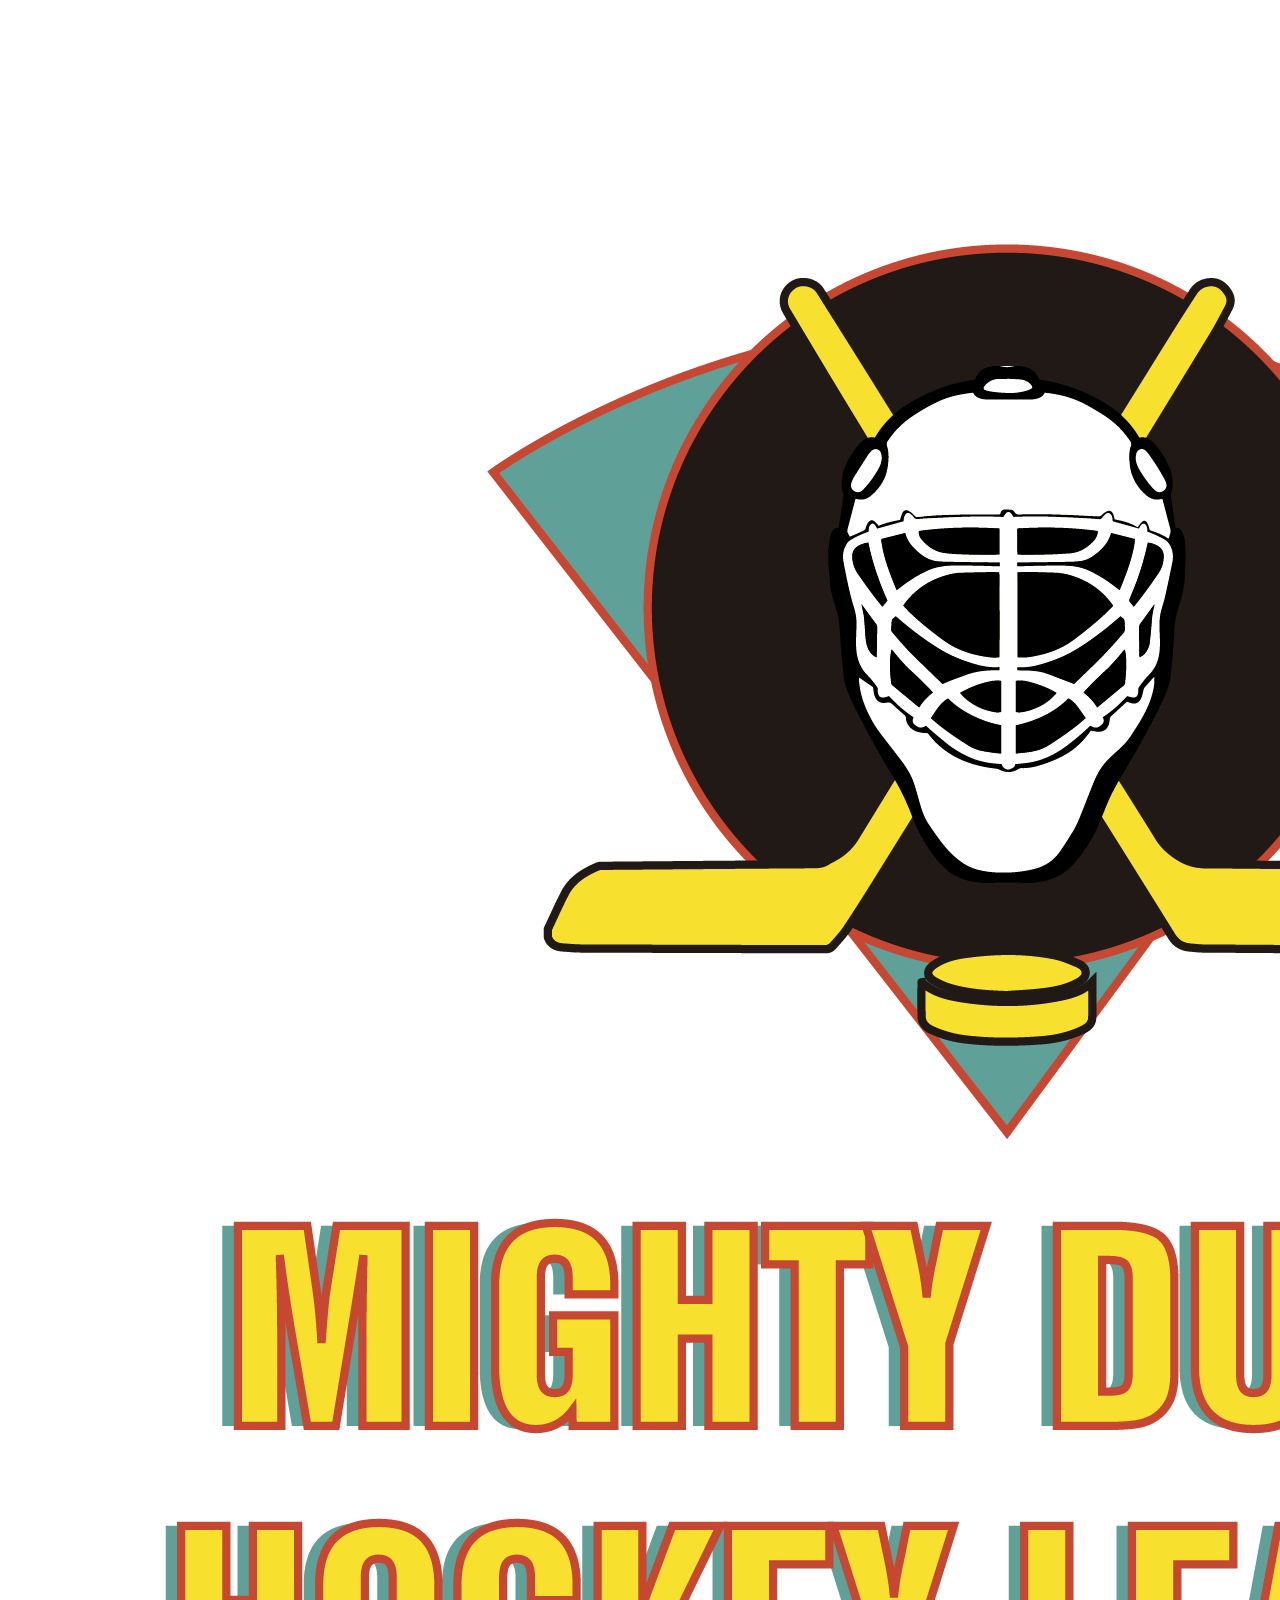
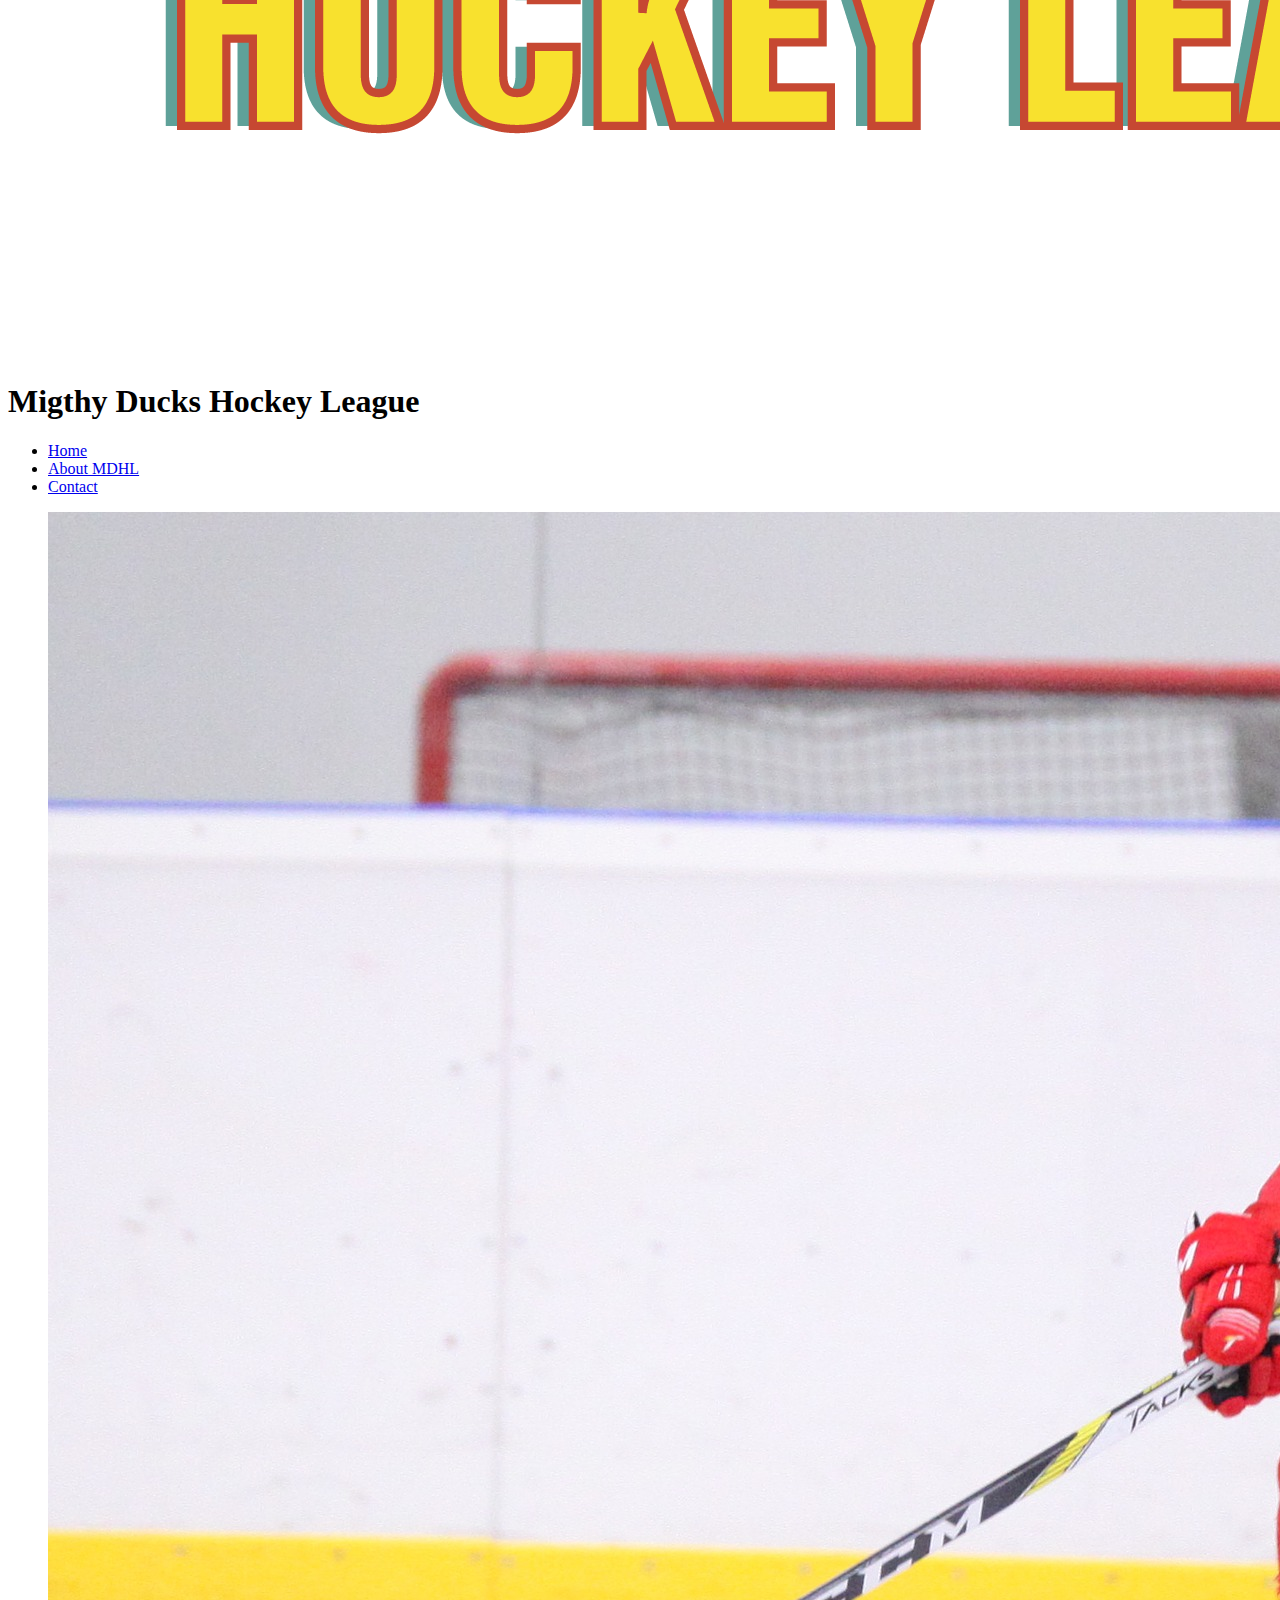
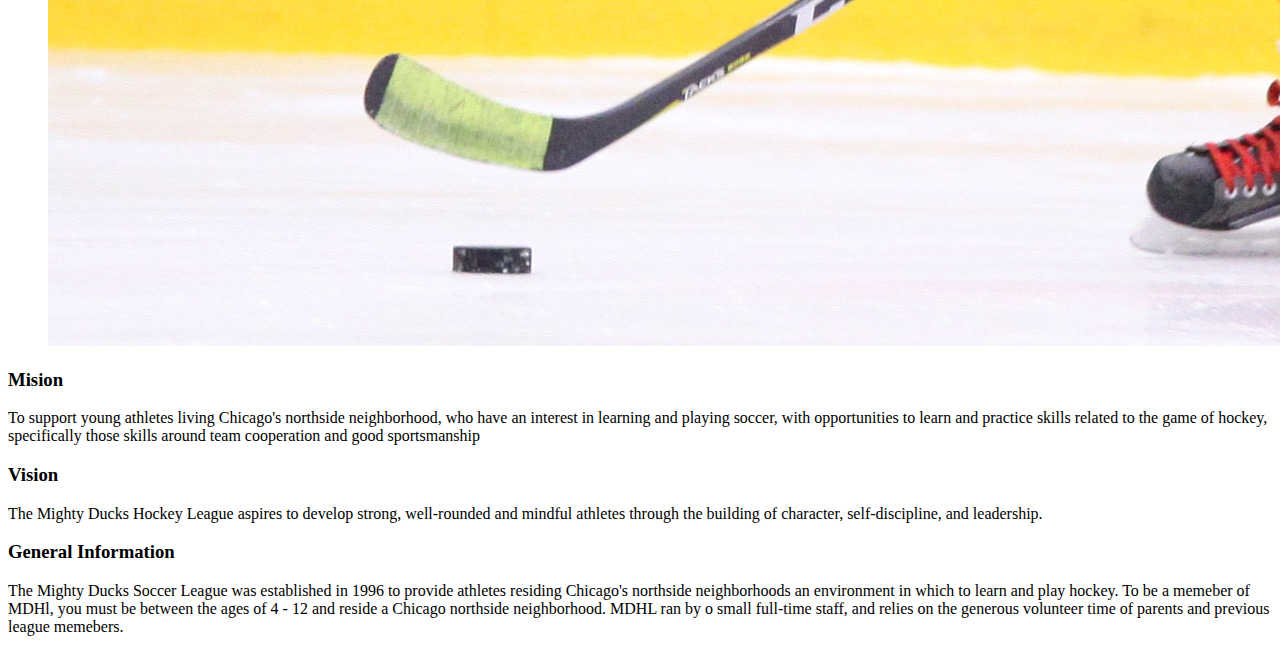
==== about.html @ 759f35e4 "Estructura básica de index, about y contact." ====
<!DOCTYPE html>
<html lang="en">

<head>
    <meta charset="UTF-8">
    <meta http-equiv="X-UA-Compatible" content="IE=edge">
    <meta name="viewport" content="width=device-width, initial-scale=1.0">
    <title>About MDHL</title>
    <link rel="shortcut icon" href="./assets/logo_mighty_ducks-01.png">
</head>

<body>
    <header>
        <figure>
            <img src="./assets/logo_mighty_ducks-01.png" alt="Logo Mighty Ducks">
        </figure>
        <div>
            <h1>
                Migthy Ducks Hockey League
            </h1>
        </div>
        <nav>
            <ul>
                <li>
                    <a href="./">Home</a>
                </li>
                <li>
                    <a href="#">About MDHL</a>
                </li>
                <li>
                    <a href="./contact.html">Contact</a>
                </li>
            </ul>
        </nav>
    </header>
    <main>
        <figure>
            <img src="./assets/hockey_2.jpg" alt="Jugador de hockey">
        </figure>
        <div>
            <div>
                <h3>
                    Mision
                </h3>
                <p>
                    To support young athletes living Chicago's northside neighborhood, who have an interest in
                    learning and playing soccer, with opportunities to learn and practice skills related to the game of
                    hockey, specifically those skills around team cooperation and good sportsmanship
                </p>
            </div>
            <div>
                <h3>
                    Vision
                </h3>
                <p>
                    The Mighty Ducks Hockey League aspires to develop strong, well-rounded and mindful athletes
                    through the building of character, self-discipline, and leadership.
                </p>
            </div>
            <div>
                <h3>
                    General Information
                </h3>
                <p>
                    The Mighty Ducks Soccer League was established in 1996 to provide athletes residing
                    Chicago's northside neighborhoods an environment in which to learn and play hockey. To be a memeber
                    of MDHl, you must be between the ages of 4 - 12 and reside a Chicago northside neighborhood. MDHL
                    ran by o small full-time staff, and relies on the generous volunteer time of parents and previous
                    league memebers.
                </p>
            </div>
        </div>

    </main>

</body>

</html>
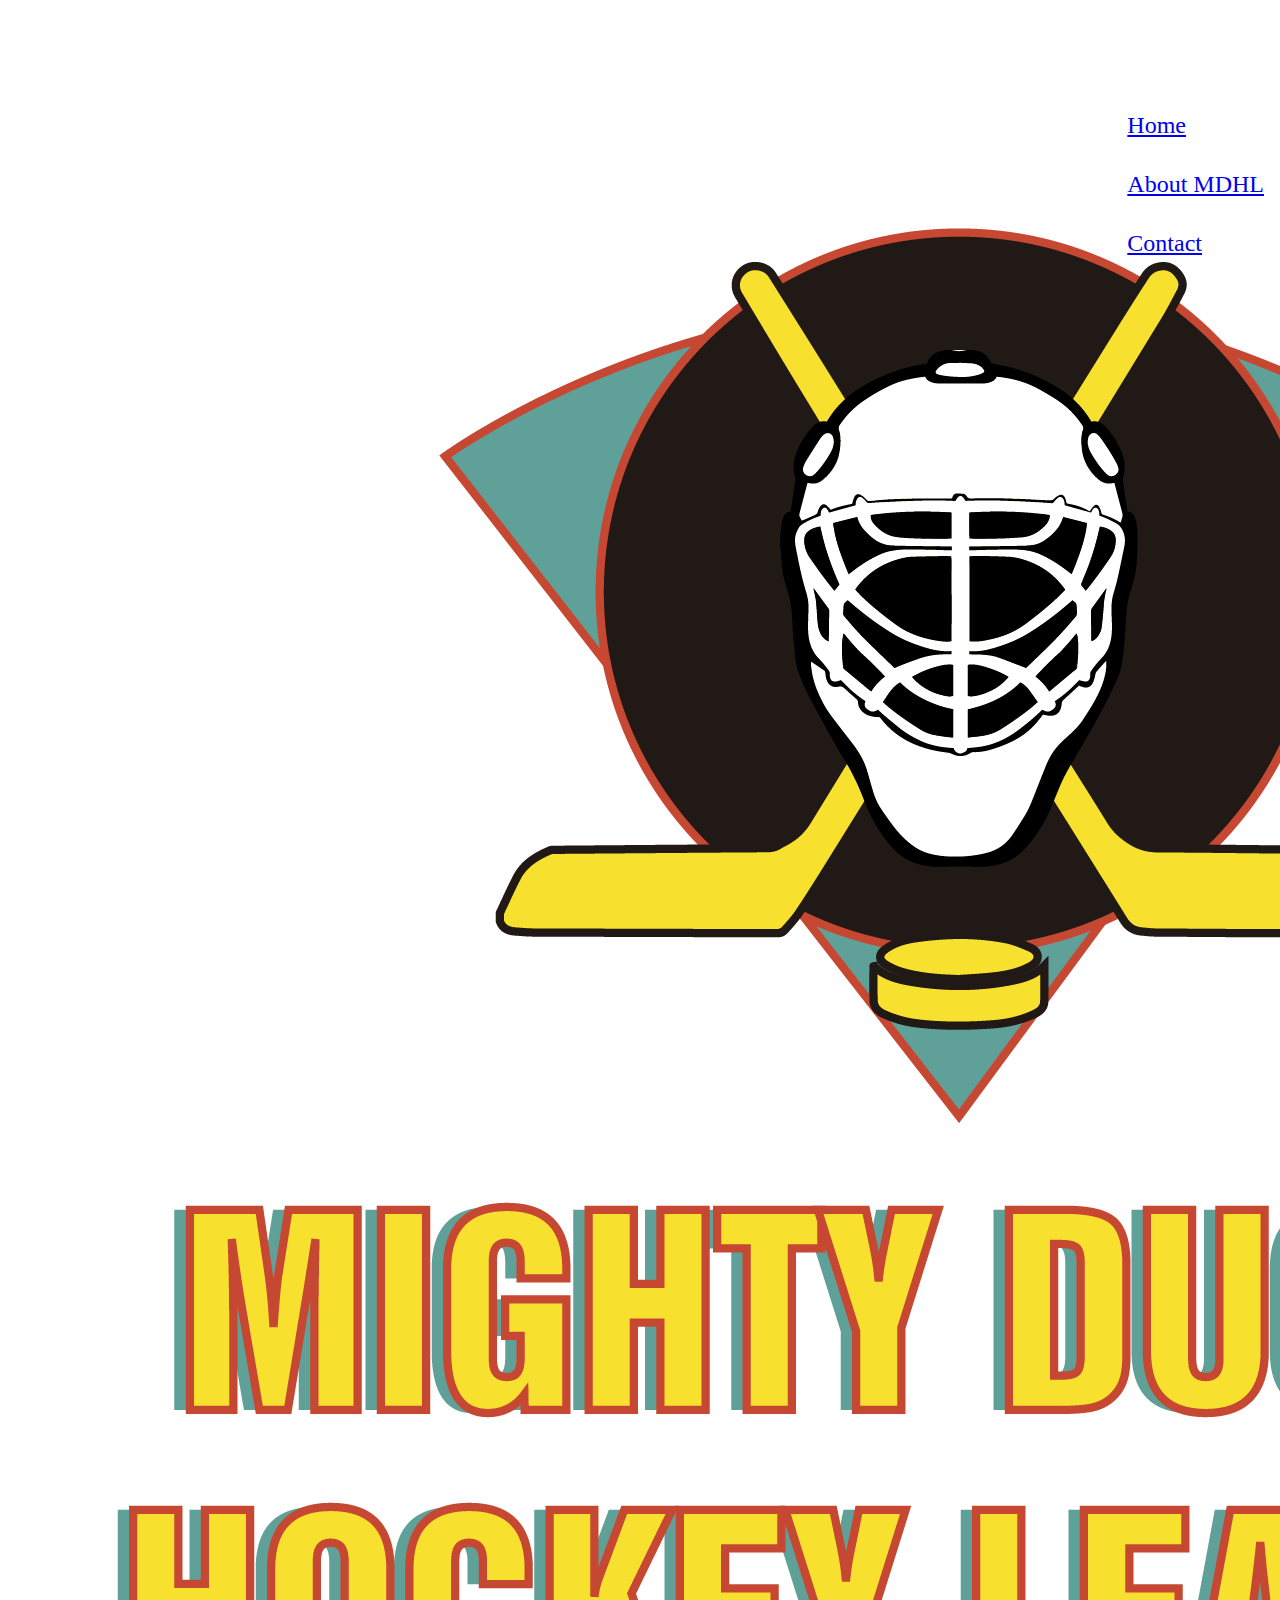
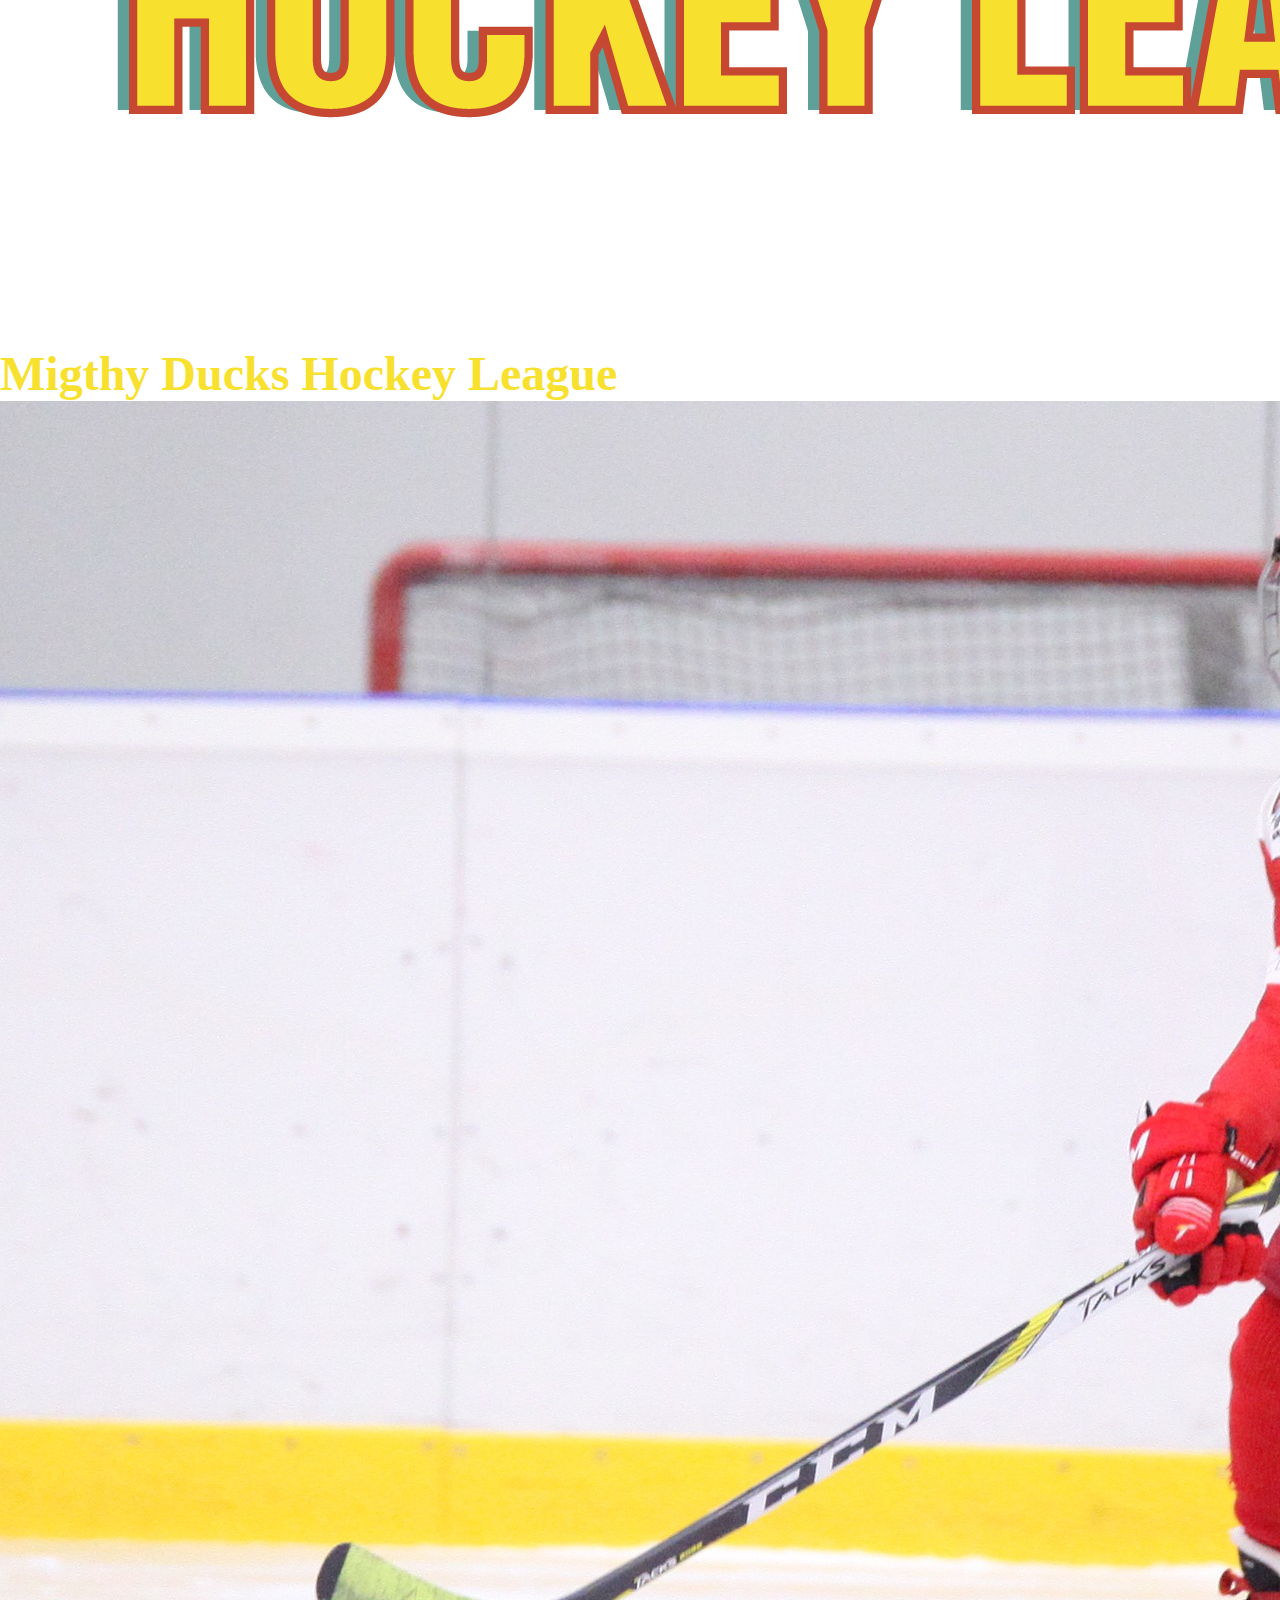
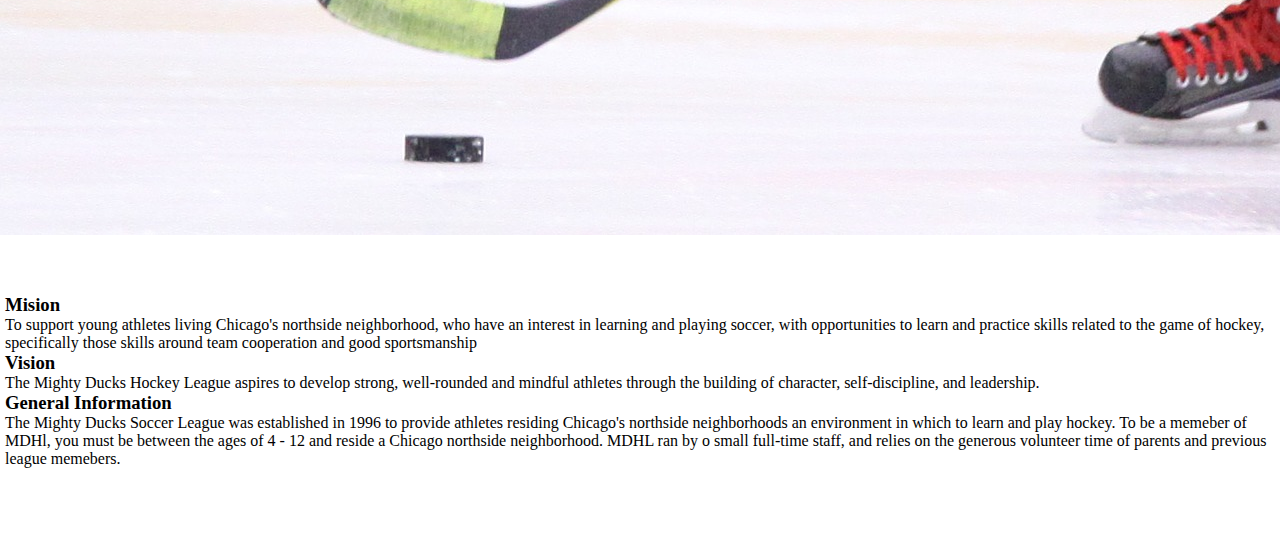
==== commit ab96d72a: "Agregué estilos en index-falta fuente" ====
--- a/about.html
+++ b/about.html
@@ -7,6 +7,7 @@
     <meta name="viewport" content="width=device-width, initial-scale=1.0">
     <title>About MDHL</title>
     <link rel="shortcut icon" href="./assets/logo_mighty_ducks-01.png">
+    <link rel="stylesheet" href="./styles.css">
 </head>
 
 <body>
--- a/styles.css
+++ b/styles.css
@@ -0,0 +1,123 @@
+* {
+    margin: 0px;
+    padding: 0px;
+    box-sizing: border-box;
+}
+
+header{
+    position: relative;
+}
+
+.title {
+    background-color: #211915;
+    height: 6rem;
+    padding-top: 1rem;
+}
+
+h1 {
+    color: #F8E12E;
+    font-size: 3rem;
+}
+
+.head-figure {
+    width: 100%;
+    height: 300px;
+    background-image: url(./assets/design1_image2-t2.jpg);
+    background-size: 100% auto;
+    background-position-x: 0%;
+    background-position-y: 35%;
+}
+
+.head-img {
+    width: 100%;
+    height: 100%;
+    object-fit: cover;
+}
+
+nav{
+    position: absolute;
+    top: 5rem;
+    right: 1rem;
+}
+
+.head-menu {
+    display: inline-block;
+    width: 110px;
+    height: 30px;
+    max-width: 100px;
+    text-align: center;
+    vertical-align:middle;
+    padding-top: 4px;
+    background-color: #4472C4;
+    border: 2px solid black;
+    color: white;
+    text-decoration: none;
+}
+
+.head-menu:hover{
+    background-color: #70AD47;
+}
+
+.head-menu:active{
+    background-color: #70AD47;
+}
+
+main{
+    position: relative;
+}
+
+.main-figure{
+    width: 15%;
+}
+
+h5{
+    display: inline-block;
+    width: 100%;
+    height: 2em;
+    background-color: black;
+    color: white;
+    font-size: 35px;
+    text-align: center;
+    padding-top: 10px;
+}
+
+.main-img1{
+    width: 100%;
+    height: auto;
+    object-fit: scale-down;
+}
+
+main>div{
+    height: 250px;
+    position: relative;
+    top: 50px;
+    z-index: 2;
+    padding: 5px;
+    background-color: white;
+
+}
+
+section{
+    width: 80%;
+    position: absolute;
+    top: 0px;
+    right: 20px;
+}
+
+li{
+   list-style: none;
+   font-size:x-large;
+   margin-top: 2rem;
+}
+
+.img-final{
+    position:sticky;
+    top:0px;
+    width: 100%;
+    height:100vh;
+    background-image: url(./assets/hockey_1.jpg);
+    background-size: 100% auto;
+    background-repeat: no-repeat;
+}
+
+
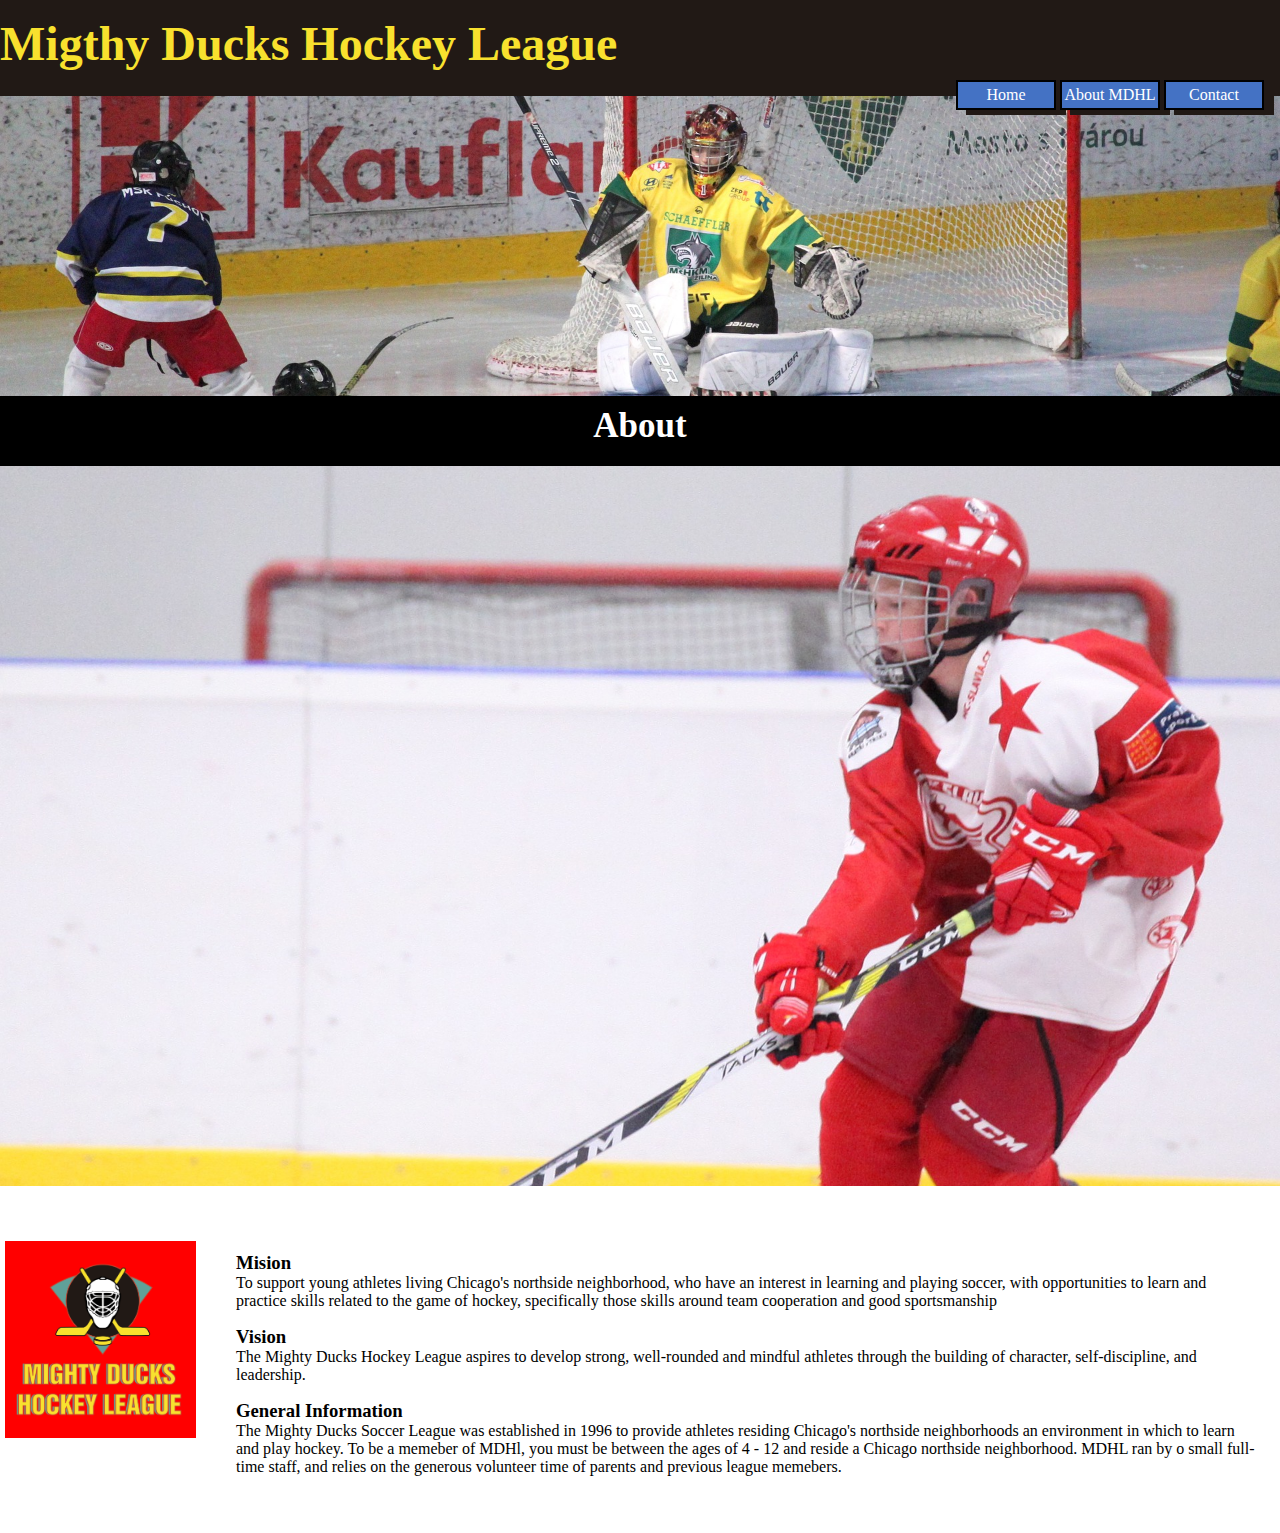
==== commit 7676209a: "Task2" ====
--- a/about.html
+++ b/about.html
@@ -12,29 +12,77 @@
 
 <body>
     <header>
-        <figure>
-            <img src="./assets/logo_mighty_ducks-01.png" alt="Logo Mighty Ducks">
-        </figure>
-        <div>
+        <div class="title">
             <h1>
                 Migthy Ducks Hockey League
             </h1>
         </div>
+        <figure class="head-figure">
+            <!-- <img class="head-img" src="./assets/design1_image2-t2.jpg" alt=""> -->
+        </figure>
+
         <nav>
-            <ul>
-                <li>
-                    <a href="./">Home</a>
-                </li>
-                <li>
-                    <a href="#">About MDHL</a>
-                </li>
-                <li>
-                    <a href="./contact.html">Contact</a>
-                </li>
-            </ul>
+            <a class="head-menu" href="./index.html" target="_blank">Home</a>
+            <a class="head-menu" href="#">About MDHL</a>
+            <a class="head-menu" href="./contact.html" target="_blank">Contact</a>
         </nav>
     </header>
+
     <main>
+        <h5>
+            About
+        </h5>
+
+        <figure class="img-final-about">
+        </figure>
+
+        <div class="contact-content">
+            <figure class="main-figure">
+                <img class="main-img1" src="./assets/logo_mighty_ducks-01.png" alt="Logo Mighty Ducks">
+            </figure>
+            <section>
+
+                <div class="section-element">
+                    <h3>
+                        Mision
+                    </h3>
+                    <p>
+                        To support young athletes living Chicago's northside neighborhood, who have an interest in
+                        learning and playing soccer, with opportunities to learn and practice skills related to the game of
+                        hockey, specifically those skills around team cooperation and good sportsmanship
+                    </p>
+                </div>
+                    <div class="section-element">
+                        <h3>
+                            Vision
+                        </h3>
+                        <p>
+                            The Mighty Ducks Hockey League aspires to develop strong, well-rounded and mindful athletes
+                            through the building of character, self-discipline, and leadership.
+                        </p>
+                    </div>
+                    <div class="section-element">
+                        <h3>
+                            General Information
+                        </h3>
+                        <p>
+                            The Mighty Ducks Soccer League was established in 1996 to provide athletes residing
+                            Chicago's northside neighborhoods an environment in which to learn and play hockey. To be a memeber
+                            of MDHl, you must be between the ages of 4 - 12 and reside a Chicago northside neighborhood. MDHL
+                            ran by o small full-time staff, and relies on the generous volunteer time of parents and previous
+                            league memebers.
+                        </p>
+                    </div>
+
+            </section>
+        </div>
+
+
+
+    </main>
+
+
+    <!-- <main>
         <figure>
             <img src="./assets/hockey_2.jpg" alt="Jugador de hockey">
         </figure>
@@ -72,7 +120,7 @@
             </div>
         </div>
 
-    </main>
+    </main> -->
 
 </body>
 
--- a/styles.css
+++ b/styles.css
@@ -1,10 +1,16 @@
+@import url('https://fonts.googleapis.com/css2?family=Comic+Neue:ital,wght@1,700');
+
 * {
     margin: 0px;
     padding: 0px;
     box-sizing: border-box;
 }
 
-header{
+body {
+    font-family: "Comic+Comic+Neue:ital,wght@1,700";
+}
+
+header {
     position: relative;
 }
 
@@ -34,7 +40,7 @@
     object-fit: cover;
 }
 
-nav{
+nav {
     position: absolute;
     top: 5rem;
     right: 1rem;
@@ -46,31 +52,32 @@
     height: 30px;
     max-width: 100px;
     text-align: center;
-    vertical-align:middle;
+    vertical-align: middle;
     padding-top: 4px;
     background-color: #4472C4;
     border: 2px solid black;
     color: white;
     text-decoration: none;
+    box-shadow: 10px 5px #211915;
 }
 
-.head-menu:hover{
+.head-menu:hover {
     background-color: #70AD47;
 }
 
-.head-menu:active{
+.head-menu:active {
     background-color: #70AD47;
 }
 
-main{
+main {
     position: relative;
 }
 
-.main-figure{
+.main-figure {
     width: 15%;
 }
 
-h5{
+h5 {
     display: inline-block;
     width: 100%;
     height: 2em;
@@ -81,13 +88,14 @@
     padding-top: 10px;
 }
 
-.main-img1{
+.main-img1 {
     width: 100%;
     height: auto;
     object-fit: scale-down;
+    background-color: red;
 }
 
-main>div{
+main>div {
     height: 250px;
     position: relative;
     top: 50px;
@@ -97,25 +105,50 @@
 
 }
 
-section{
+section {
     width: 80%;
     position: absolute;
     top: 0px;
     right: 20px;
 }
 
-li{
-   list-style: none;
-   font-size:x-large;
-   margin-top: 2rem;
+.contact-content{
+    height: 33vh;
+    max-height: 400px;
+    
+}
+
+.contact-section{
+    margin-top: 50px;
+}
+
+li {
+    list-style: none;
+    font-size: x-large;
+}
+
+li, .section-element{
+    margin-top: 1rem;
+    margin-bottom: 1rem;
 }
 
 .img-final{
-    position:sticky;
-    top:0px;
+    background-image: url(./assets/hockey_1.jpg);
+}
+
+.img-final-about{
+    background-image:url(./assets/hockey_2.jpg);
+}
+
+.img-final-contact{
+    background-image: url(./assets/hockey_3.jpg);
+}
+
+.img-final, .img-final-about, .img-final-contact {
+    position: sticky;
+    top: 0px;
     width: 100%;
-    height:100vh;
-    background-image: url(./assets/hockey_1.jpg);
+    height: 80vh;
     background-size: 100% auto;
     background-repeat: no-repeat;
 }
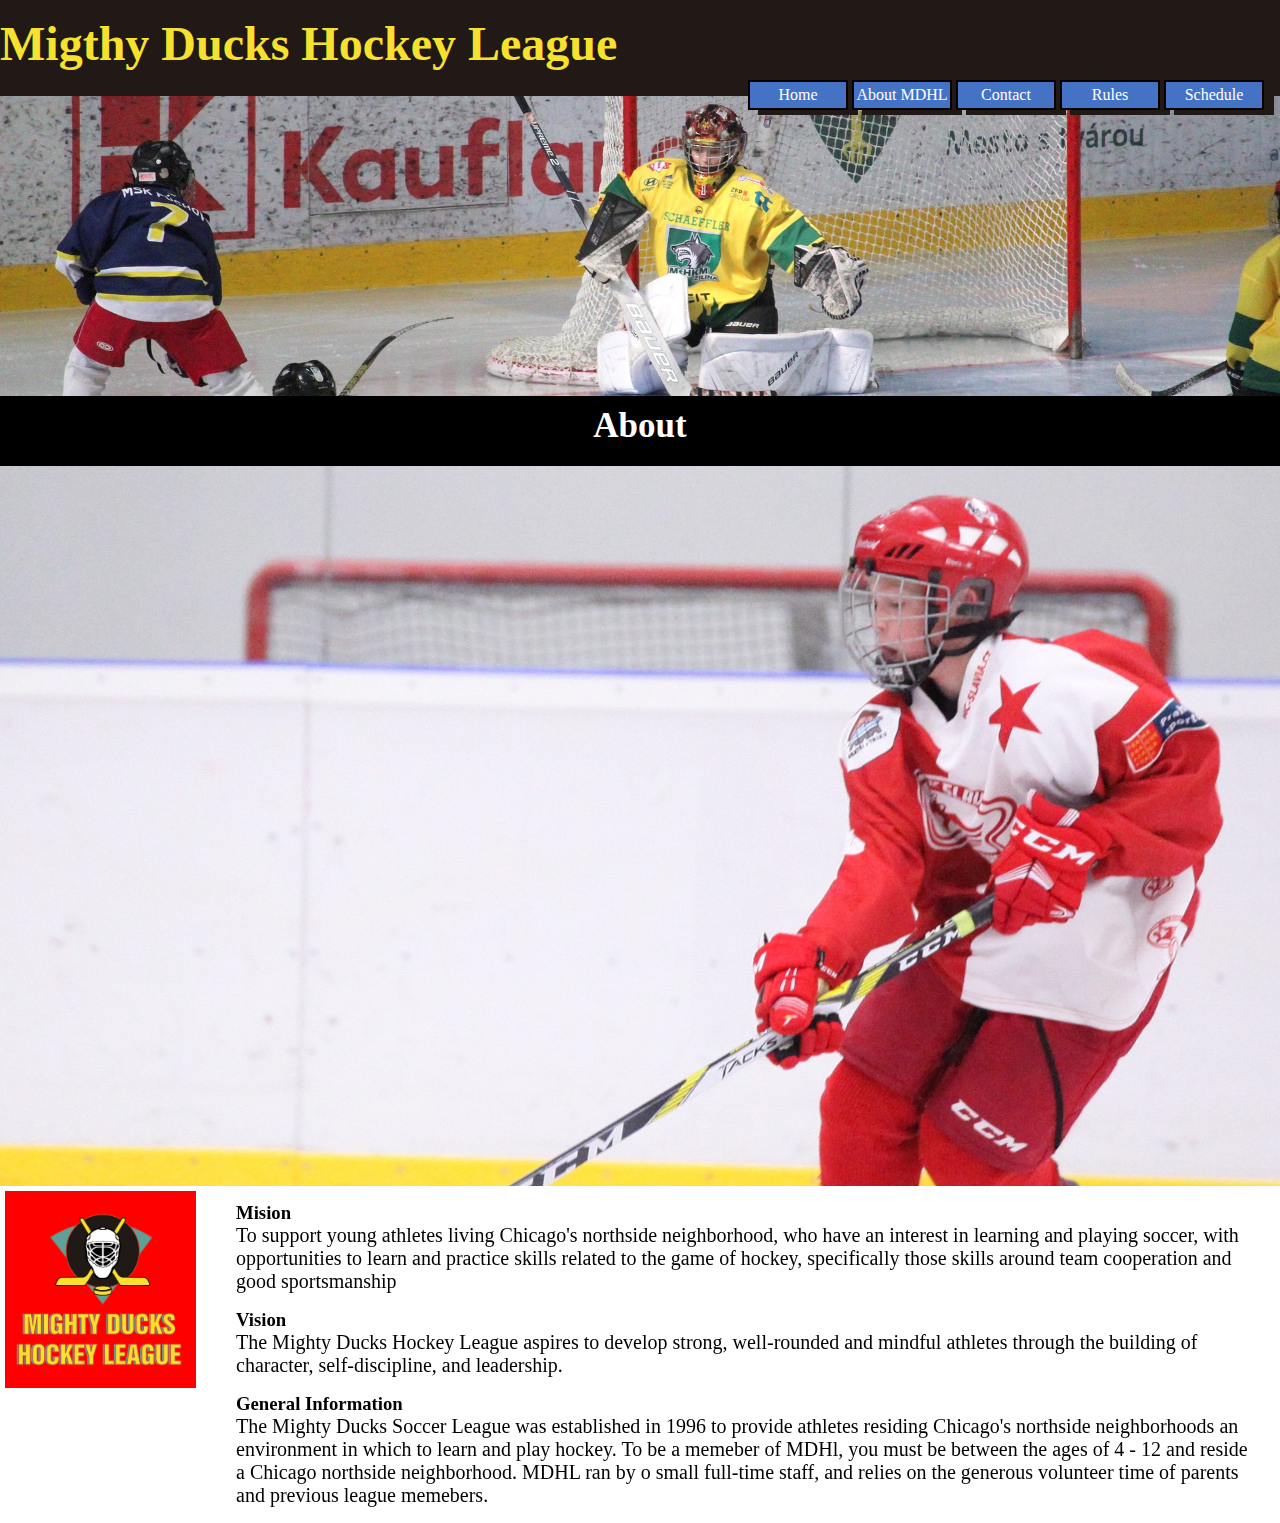
==== commit f02a81bb: "Inicio task3" ====
--- a/about.html
+++ b/about.html
@@ -25,6 +25,8 @@
             <a class="head-menu" href="./index.html" target="_blank">Home</a>
             <a class="head-menu" href="#">About MDHL</a>
             <a class="head-menu" href="./contact.html" target="_blank">Contact</a>
+            <a class="head-menu" href="./rules.html" target="_blank">Rules</a>
+            <a class="head-menu" href="./schedule.html" target="_blank">Schedule</a>
         </nav>
     </header>
 
--- a/styles.css
+++ b/styles.css
@@ -9,6 +9,15 @@
 body {
     font-family: "Comic+Comic+Neue:ital,wght@1,700";
 }
+
+p, span, li{
+    font-size: 1.25rem;
+
+}
+
+/* p:not(.li-rules){
+    text-indent: 2rem;
+} */
 
 header {
     position: relative;
@@ -76,14 +85,16 @@
 .main-figure {
     width: 15%;
 }
-
-h5 {
+h5{
     display: inline-block;
     width: 100%;
     height: 2em;
     background-color: black;
     color: white;
     font-size: 35px;
+}
+
+h5:not(.rules-main-h5){
     text-align: center;
     padding-top: 10px;
 }
@@ -98,14 +109,13 @@
 main>div {
     height: 250px;
     position: relative;
-    top: 50px;
+    /* top: 50px; */
     z-index: 2;
     padding: 5px;
     background-color: white;
-
-}
-
-section {
+}
+
+section:not(.rules-section),.contact-section {
     width: 80%;
     position: absolute;
     top: 0px;
@@ -115,14 +125,14 @@
 .contact-content{
     height: 33vh;
     max-height: 400px;
-    
+   
 }
 
 .contact-section{
     margin-top: 50px;
 }
 
-li {
+li:no(.li-rules) {
     list-style: none;
     font-size: x-large;
 }
@@ -153,4 +163,59 @@
     background-repeat: no-repeat;
 }
 
-
+/*Rules*/
+
+.main-header{
+    display:flex;
+    flex-direction: column;
+    justify-content: center;
+    text-align: center;
+    height: 5rem;
+    padding: 1em;
+    background-color: black;
+    box-sizing: content-box;
+} 
+
+.rules-main-h5{
+    background-color: transparent;
+}
+
+.main-header>p{
+    color: white;
+}
+
+.rules-section{
+    /* background-color: coral; */
+    padding-left:2rem;
+    padding-right: 2rem;
+}   
+
+.rules-section-1, .rules-section-2{
+    padding: 1rem;
+    margin-top: 1rem;
+    text-align: justify;
+}
+
+.rules-section-1>h4, .rules-section-2>h4{
+    margin-bottom: 1rem;
+}
+
+ol, .rules-ul, dl{
+    text-align: justify;
+    list-style-position: inside ;
+} 
+
+
+.rules-ul, .last-item{
+    list-style-position: inside;
+}
+
+.rules-ul{
+    list-style-type:lower-alpha;
+}
+
+.last-item{
+    margin-left: 3rem;
+}
+
+
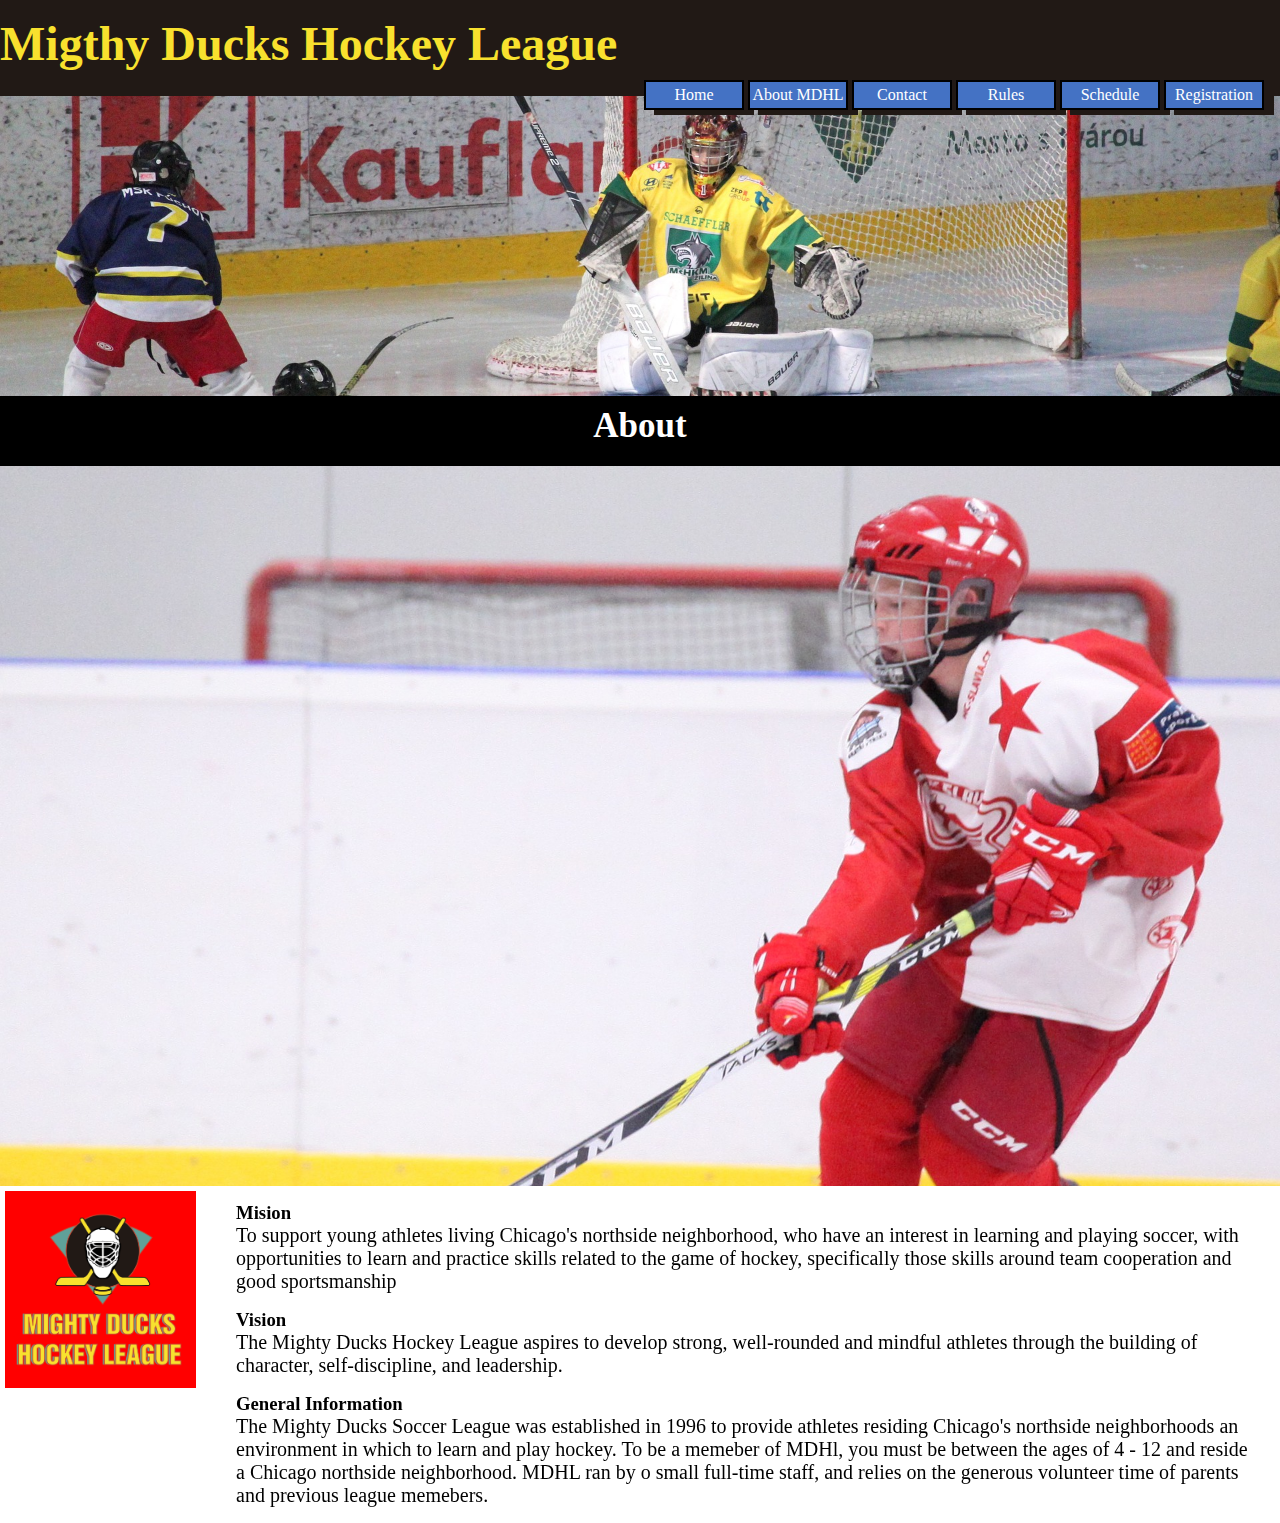
==== commit 277ca204: "Agregado de resgistration_form.html" ====
--- a/about.html
+++ b/about.html
@@ -27,6 +27,8 @@
             <a class="head-menu" href="./contact.html" target="_blank">Contact</a>
             <a class="head-menu" href="./rules.html" target="_blank">Rules</a>
             <a class="head-menu" href="./schedule.html" target="_blank">Schedule</a>
+            <a class="head-menu" href="./registration_form.html" target="_blank">Registration</a>
+
         </nav>
     </header>
 
--- a/styles.css
+++ b/styles.css
@@ -10,9 +10,12 @@
     font-family: "Comic+Comic+Neue:ital,wght@1,700";
 }
 
-p, span, li{
+p, span, li, table, h4{
     font-size: 1.25rem;
-
+}
+
+span{
+    font-weight: bold;
 }
 
 /* p:not(.li-rules){
@@ -78,7 +81,7 @@
     background-color: #70AD47;
 }
 
-main {
+main:not(.schedule-main) {
     position: relative;
 }
 
@@ -132,7 +135,7 @@
     margin-top: 50px;
 }
 
-li:no(.li-rules) {
+li:not(.li-rules>li, .rules-ul>li, .last-item) {
     list-style: none;
     font-size: x-large;
 }
@@ -165,7 +168,7 @@
 
 /*Rules*/
 
-.main-header{
+.main-header, .schedule-main-header{
     display:flex;
     flex-direction: column;
     justify-content: center;
@@ -202,7 +205,7 @@
 
 ol, .rules-ul, dl{
     text-align: justify;
-    list-style-position: inside ;
+    list-style-position: inside;
 } 
 
 
@@ -218,4 +221,61 @@
     margin-left: 3rem;
 }
 
-
+.schedule-main{
+    display: flex;
+    flex-direction: column;
+    align-items: center;
+    /* background-color: red; */
+}
+
+.schedule-main-header{
+    width: 100%;
+}
+
+.schedule-section{
+    width: 600px;
+    max-width: 60%;
+    min-height: 400px;
+    display: flex;
+    flex-direction: column;
+    margin-top: 2rem;
+}
+
+.schedule-sbtt{
+    color:white;
+}
+
+table{
+    height: 400px;
+}
+
+.td1{
+    text-align: center;
+}
+
+.col-1, thead{
+    background-color: #D1D1D1;
+    border: 2px solid #D1D1D1;
+}
+
+.schedule-section-1{
+    /* background-color: aqua; */
+    width: 80%;
+    margin-top: 2rem;
+    display:flex;
+    flex-direction: column;
+    justify-content:space-around;
+}
+
+.schedule-contact{
+    /* background-color: green; */
+    display: flex;
+    flex-direction: row;
+    justify-content:space-between;
+}
+
+/* Registration_form */
+
+
+
+
